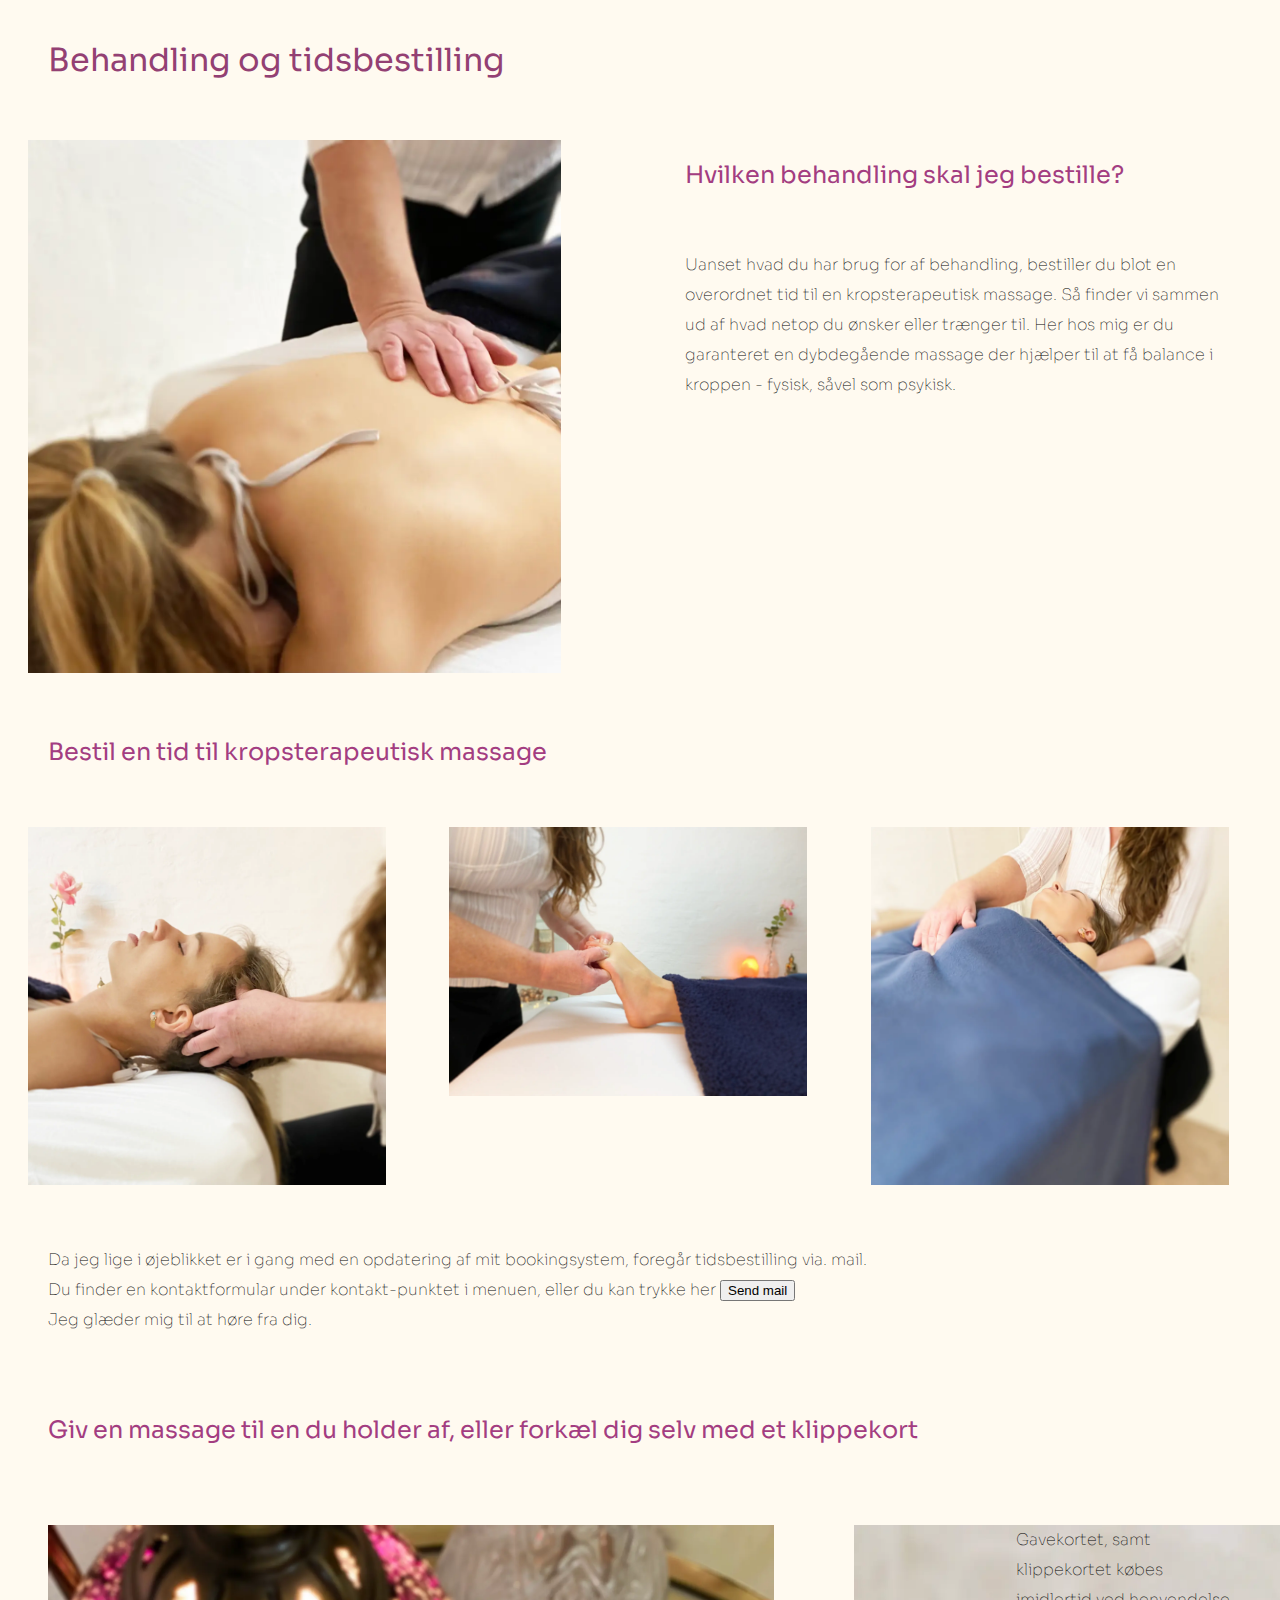
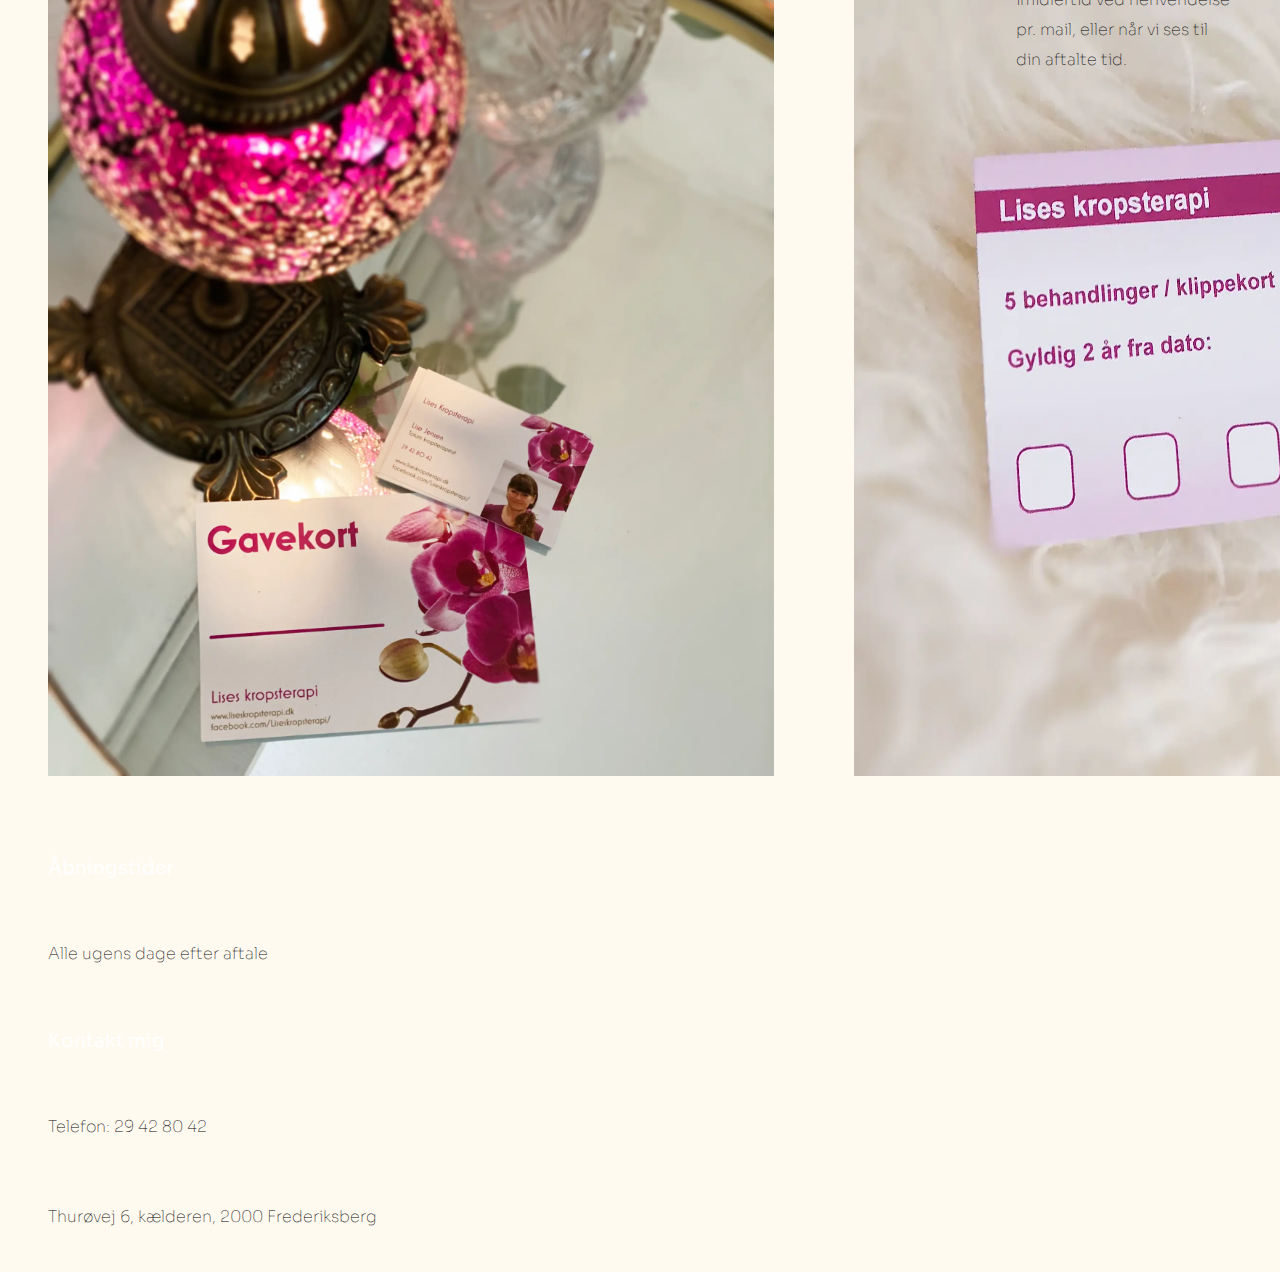
==== behandling.html @ b83ce995 "anna push" ====
<!DOCTYPE html>
<html lang="da">
  <head>
    <meta charset="UTF-8" />
    <meta http-equiv="X-UA-Compatible" content="IE=edge" />
    <meta name="viewport" content="width=device-width, initial-scale=1.0" />
    <title>Behandlinger</title>
    <link rel="stylesheet" href="behandling.css" />
    <link rel="stylesheet" href="mutual_style.css" />
    <link rel="preconnect" href="https://fonts.googleapis.com" />
    <link rel="preconnect" href="https://fonts.gstatic.com" crossorigin />
    <link
      href="https://fonts.googleapis.com/css2?family=Sora:wght@100&display=swap"
      rel="stylesheet"
    />
    <link rel="icon" type="image/svg+xml" href="favicon.svg" />
  </head>
  <body>
    <header>
      <nav></nav>
    </header>
    <main>
      <section id="behandling">
        <h1>Behandling og tidsbestilling</h1>
        <div class="wrapper">
          <div class="colimg">
            <img src="billeder/behandling.webp" alt="ryg massage" />
          </div>
          <div class="col">
            <h2>Hvilken behandling skal jeg bestille?</h2>
            <p>
              Uanset hvad du har brug for af behandling, bestiller du blot en
              overordnet tid til en kropsterapeutisk massage. Så finder vi
              sammen ud af hvad netop du ønsker eller trænger til. Her hos mig
              er du garanteret en dybdegående massage der hjælper til at få
              balance i kroppen - fysisk, såvel som psykisk.
            </p>
          </div>
        </div>
      </section>

      <section id="tidsbestilling">
        <h2>Bestil en tid til kropsterapeutisk massage</h2>
        <div class="wrapper_t">
          <div class="col_t">
            <img src="billeder/head_massage.webp" alt="massage" />
            <img src="billeder/fod_massage.webp" alt="fod massage" />
            <img src="billeder/punkt_massage.webp" alt="massage" />
          </div>
          <p class="booking">
            Da jeg lige i øjeblikket er i gang med en opdatering af mit
            bookingsystem, foregår tidsbestilling via. mail.<br />
            Du finder en kontaktformular under kontakt-punktet i menuen, eller
            du kan trykke her
            <a href="kontakt.html"> <button>Send mail</button> </a><br />
            Jeg glæder mig til at høre fra dig.
          </p>
        </div>
      </section>

      <section id="gavekort">
        <h2 class="gave">
          Giv en massage til en du holder af, eller forkæl dig selv med et
          klippekort
        </h2>
        <div class="wrapper_g">
          <div class="col_g">
            <img src="billeder/stemning.webp" alt="gavekort og visitkort" />
            <img src="billeder/klippekort_.webp" alt="klippekort" />
          </div>
          <p class="kort">
            Gavekortet, samt klippekortet købes imidlertid ved henvendelse pr.
            mail, eller når vi ses til din aftalte tid.
          </p>
        </div>
      </section>
    </main>

    <footer>
      <div id="tid">
        <h3>Åbningstider</h3>
        <p>Alle ugens dage efter aftale</p>
      </div>
      <div id="kontakt">
        <h3>Kontakt mig</h3>
        <p>Telefon: 29 42 80 42</p>
        <p>Thurøvej 6, kælderen, 2000 Frederiksberg</p>
      </div>
    </footer>
  </body>
</html>
---- behandling.css ----
img {
  width: 100%;
}

/******************************** section 1 - behandlingsindstillinger ***********************/

h1,
h2,
h3,
p {
  margin: 10px;
  padding: 10px;
}

#behandling img {
  width: 85%;
  margin: 10px;
  padding: 10px;
}

/********* layout-indstillinger ************/
@media (min-width: 600px) {
  .wrapper {
    display: grid;
    grid-template-columns: 1fr 1fr;
    gap: 10px;
  }

  .wrapper_t {
    display: grid;
  }

  .col_t {
    display: grid;
    grid-template-columns: 1fr 1fr 1fr;
  }

  h1,
  h2,
  h3,
  p {
    margin: 20px;
    padding: 20px;
  }
}

@media (min-width: 800px) {
  .wrapper_g {
    display: flex;
  }

  .col_g {
    display: flex;
    justify-content: space-evenly;
  }
}

/******************************** section 2 - tidsbestillings-indstillinger ***********************/

#tidsbestilling img {
  width: 85%;
  margin: 10px;
  padding: 10px;
}

/******************************** section 3 - klippe/gavekort-indstillinger ***********************/

#gavekort img {
  width: 75%;
  margin: 20px;
  padding: 20px;
}

.gave {
  font-size: 1.5rem;
}
---- mutual_style.css ----
body {
  background-color: #fffaf0;
}

h1 {
  font-family: "Sora", sans-serif;
  font-weight: normal;
  color: #934073;
}

h2 {
  font-family: "Sora", sans-serif;
  font-weight: normal;
  color: #a33d81;
}

h3 {
  font-family: "Sora", sans-serif;
  font-weight: normal;
  color: #ac6092;
}

footer h3 {
  color: white;
}

p {
  font-family: "Sora", sans-serif;
  font-weight: lighter;
  line-height: 30px;
}
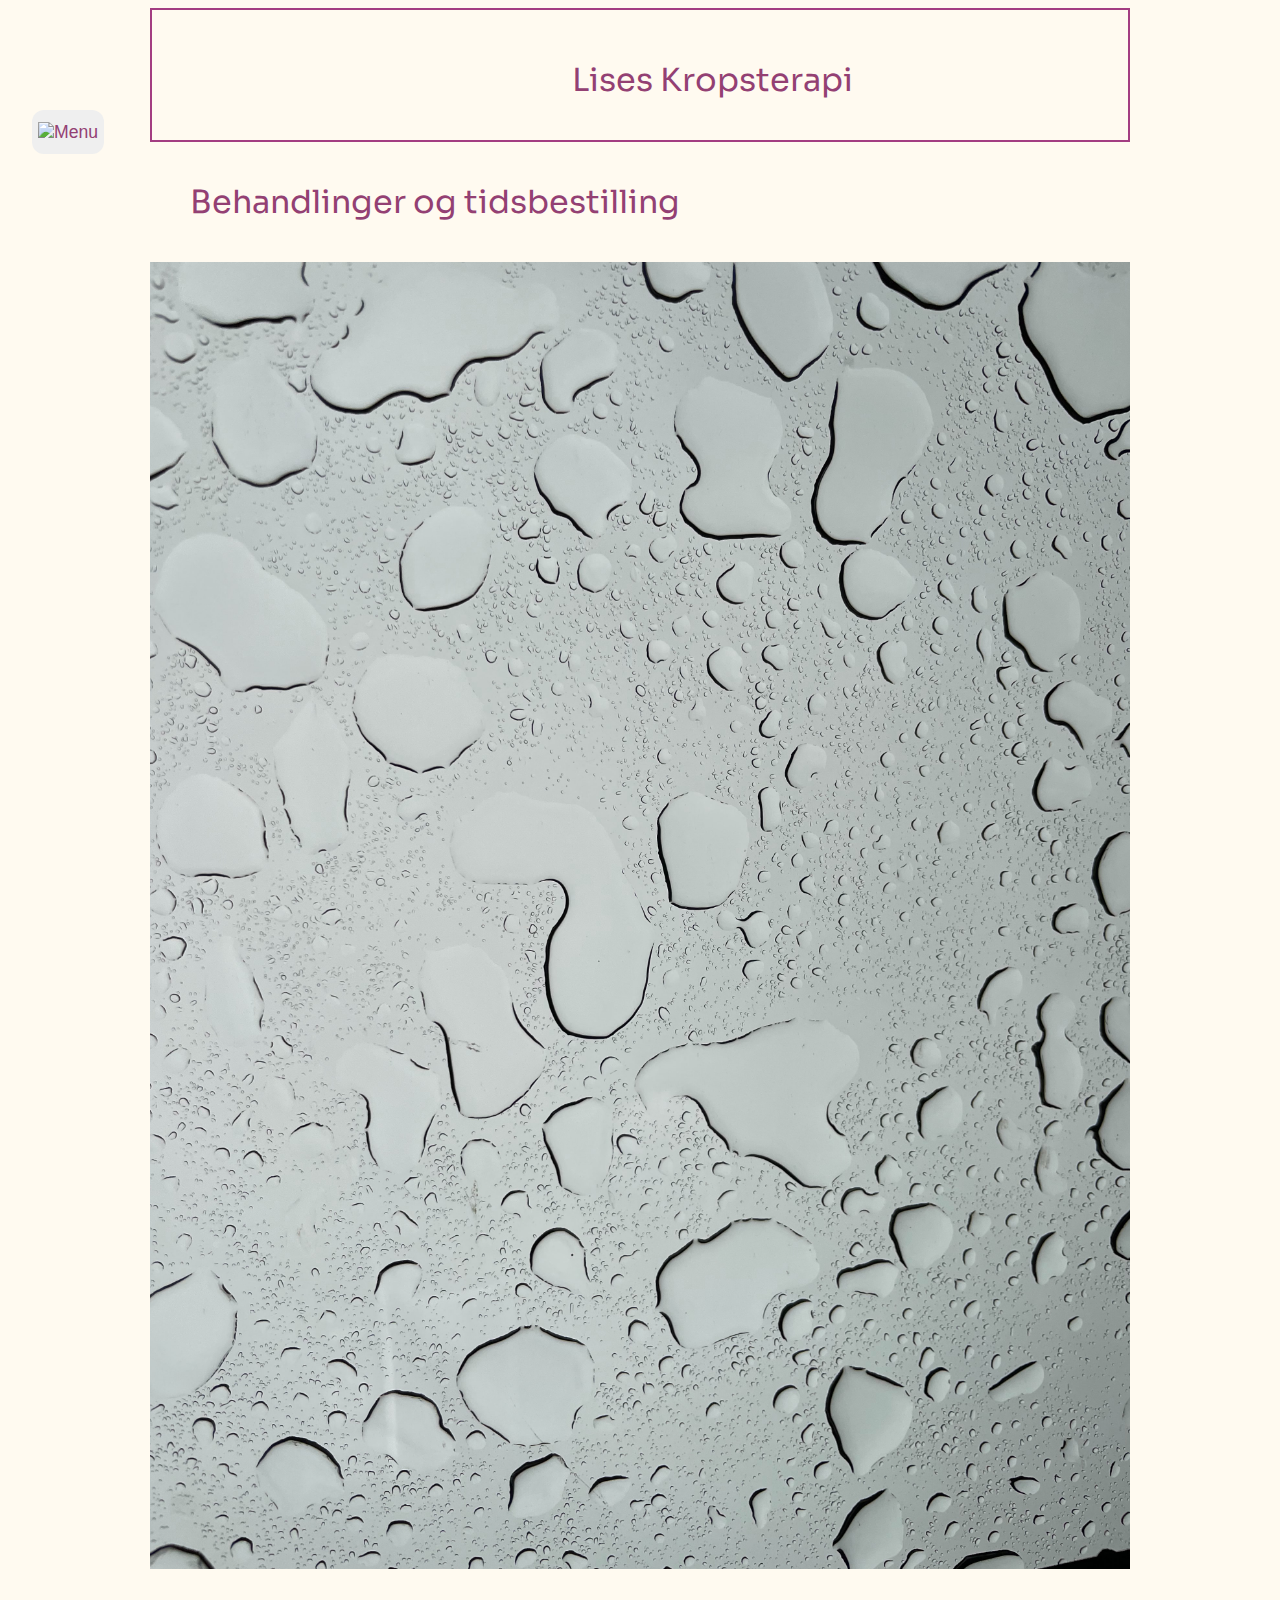
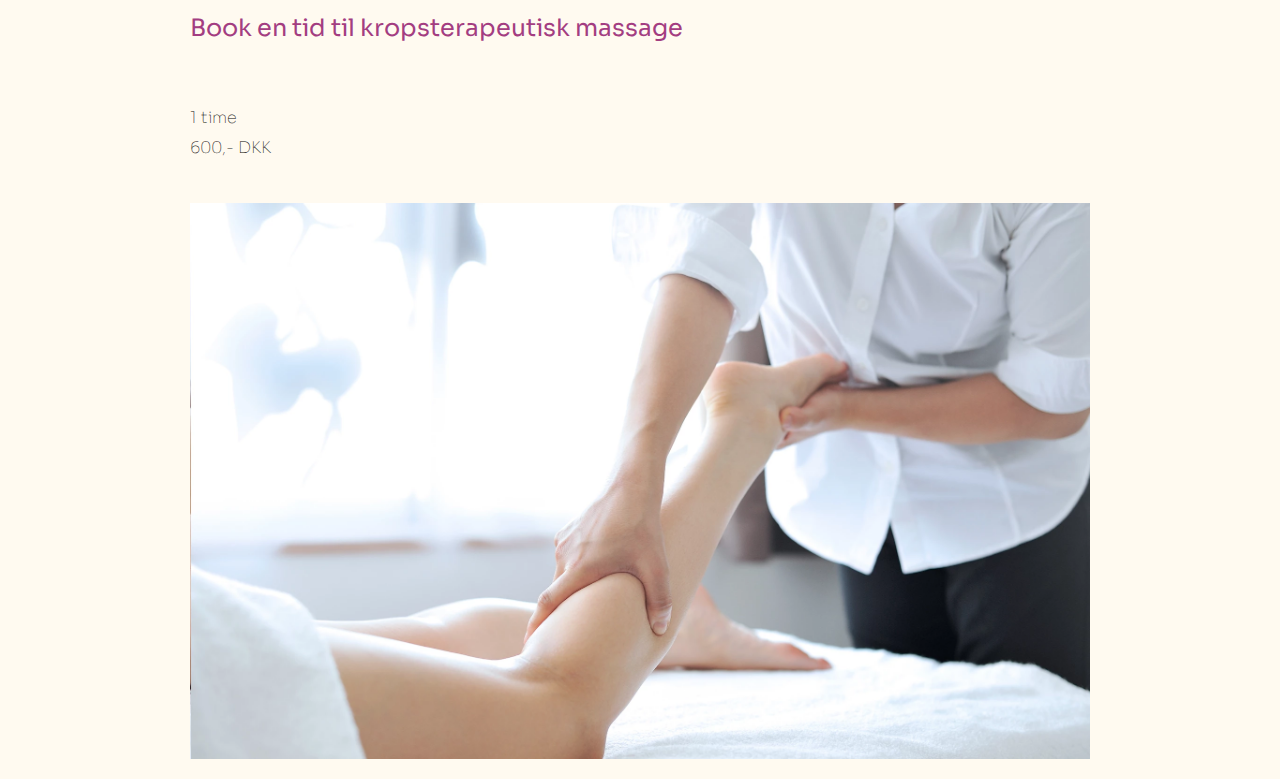
==== commit d44a9599: "v.6" ====
--- a/behandling.html
+++ b/behandling.html
@@ -14,78 +14,49 @@
       rel="stylesheet"
     />
     <link rel="icon" type="image/svg+xml" href="favicon.svg" />
+    <link rel="stylesheet" href="mutual_style.css" />
   </head>
   <body>
-    <header>
-      <nav></nav>
-    </header>
+    <div class="top">
+      <h1>Lises Kropsterapi</h1>
+      <header class="banner">
+        <button class="toggle-btn">
+          <img src="/billeder/toggle.png" style="" alt="Menu " />
+        </button>
+
+        <nav>
+          <ul>
+            <li><a href="index.html">Hjem</a></li>
+            <li><a href="behandling.html">Behandling</a></li>
+            <li><a href="kropsterapi.html">Kropsterapi</a></li>
+            <li><a href="kontakt.html">Kontakt</a></li>
+          </ul>
+        </nav>
+      </header>
+    </div>
     <main>
-      <section id="behandling">
-        <h1>Behandling og tidsbestilling</h1>
-        <div class="wrapper">
-          <div class="colimg">
-            <img src="billeder/behandling.webp" alt="ryg massage" />
-          </div>
-          <div class="col">
-            <h2>Hvilken behandling skal jeg bestille?</h2>
-            <p>
-              Uanset hvad du har brug for af behandling, bestiller du blot en
-              overordnet tid til en kropsterapeutisk massage. Så finder vi
-              sammen ud af hvad netop du ønsker eller trænger til. Her hos mig
-              er du garanteret en dybdegående massage der hjælper til at få
-              balance i kroppen - fysisk, såvel som psykisk.
+      <section id="behandlinger">
+        <div class="overskrift_behandling">
+          <h1>Behandlinger og tidsbestilling</h1>
+          <img src="test.jpg" class="ph_img" alt="test billede" />
+        </div>
+
+        <article class="grid">
+          <div class="tidsbestilling">
+            <h2 class="book">Book en tid til kropsterapeutisk massage</h2>
+            <p class="specifikationer">
+              1 time<br />
+              600,- DKK
             </p>
           </div>
-        </div>
-      </section>
-
-      <section id="tidsbestilling">
-        <h2>Bestil en tid til kropsterapeutisk massage</h2>
-        <div class="wrapper_t">
-          <div class="col_t">
-            <img src="billeder/head_massage.webp" alt="massage" />
-            <img src="billeder/fod_massage.webp" alt="fod massage" />
-            <img src="billeder/punkt_massage.webp" alt="massage" />
-          </div>
-          <p class="booking">
-            Da jeg lige i øjeblikket er i gang med en opdatering af mit
-            bookingsystem, foregår tidsbestilling via. mail.<br />
-            Du finder en kontaktformular under kontakt-punktet i menuen, eller
-            du kan trykke her
-            <a href="kontakt.html"> <button>Send mail</button> </a><br />
-            Jeg glæder mig til at høre fra dig.
-          </p>
-        </div>
-      </section>
-
-      <section id="gavekort">
-        <h2 class="gave">
-          Giv en massage til en du holder af, eller forkæl dig selv med et
-          klippekort
-        </h2>
-        <div class="wrapper_g">
-          <div class="col_g">
-            <img src="billeder/stemning.webp" alt="gavekort og visitkort" />
-            <img src="billeder/klippekort_.webp" alt="klippekort" />
-          </div>
-          <p class="kort">
-            Gavekortet, samt klippekortet købes imidlertid ved henvendelse pr.
-            mail, eller når vi ses til din aftalte tid.
-          </p>
-        </div>
+          <figure>
+            <img src="massage_test_foto.webp" class="test_foto" alt="massage" />
+          </figure>
+        </article>
       </section>
     </main>
+    <script src="burgermenu.js"></script>
 
-    <footer>
-      <div id="tid">
-        <h3>Åbningstider</h3>
-        <p>Alle ugens dage efter aftale</p>
-      </div>
-      <div id="kontakt">
-        <h3>Kontakt mig</h3>
-        <p>Telefon: 29 42 80 42</p>
-        <p>Thurøvej 6, kælderen, 2000 Frederiksberg</p>
-      </div>
-    </footer>
+    <footer></footer>
   </body>
 </html>
--- a/mutual_style.css
+++ b/mutual_style.css
@@ -1,5 +1,8 @@
 body {
   background-color: #fffaf0;
+
+  margin-left: 150px;
+  margin-right: 150px;
 }
 
 h1 {
@@ -29,3 +32,60 @@
   font-weight: lighter;
   line-height: 30px;
 }
+
+li {
+  list-style: none;
+  color: #ac6092;
+  font-family: "Sora", sans-serif;
+  font-weight: normal;
+  margin-top: 20px;
+}
+
+a {
+  color: #ac6092;
+}
+.banner {
+  justify-content: space-between;
+  grid-row: 1;
+  height: 10px;
+}
+
+.banner ul {
+  list-style: none;
+  padding: 0;
+  gap: 20px;
+  display: inline-flexbox;
+  padding-top: 15px;
+}
+.top {
+  display: grid;
+  justify-content: space-between;
+  border: 2px solid #a33d81;
+}
+.top h1 {
+  margin-left: 400px;
+}
+
+@media (min-width: 600px) {
+}
+.toggle-btn {
+  color: #934073;
+  border: none;
+  min-width: 44px;
+  min-height: 44px;
+  font-size: 1.1rem;
+  border-radius: 12px;
+  grid-row: 2;
+  margin-left: -120px;
+  margin-top: 100px;
+}
+nav {
+  display: none;
+}
+
+nav.shown {
+  display: grid;
+  grid-row: 1;
+  grid-column: 1;
+  margin-left: -120px;
+}
--- a/mutual_style.css
+++ b/mutual_style.css
@@ -1,5 +1,8 @@
 body {
   background-color: #fffaf0;
+
+  margin-left: 150px;
+  margin-right: 150px;
 }
 
 h1 {
@@ -29,3 +32,60 @@
   font-weight: lighter;
   line-height: 30px;
 }
+
+li {
+  list-style: none;
+  color: #ac6092;
+  font-family: "Sora", sans-serif;
+  font-weight: normal;
+  margin-top: 20px;
+}
+
+a {
+  color: #ac6092;
+}
+.banner {
+  justify-content: space-between;
+  grid-row: 1;
+  height: 10px;
+}
+
+.banner ul {
+  list-style: none;
+  padding: 0;
+  gap: 20px;
+  display: inline-flexbox;
+  padding-top: 15px;
+}
+.top {
+  display: grid;
+  justify-content: space-between;
+  border: 2px solid #a33d81;
+}
+.top h1 {
+  margin-left: 400px;
+}
+
+@media (min-width: 600px) {
+}
+.toggle-btn {
+  color: #934073;
+  border: none;
+  min-width: 44px;
+  min-height: 44px;
+  font-size: 1.1rem;
+  border-radius: 12px;
+  grid-row: 2;
+  margin-left: -120px;
+  margin-top: 100px;
+}
+nav {
+  display: none;
+}
+
+nav.shown {
+  display: grid;
+  grid-row: 1;
+  grid-column: 1;
+  margin-left: -120px;
+}
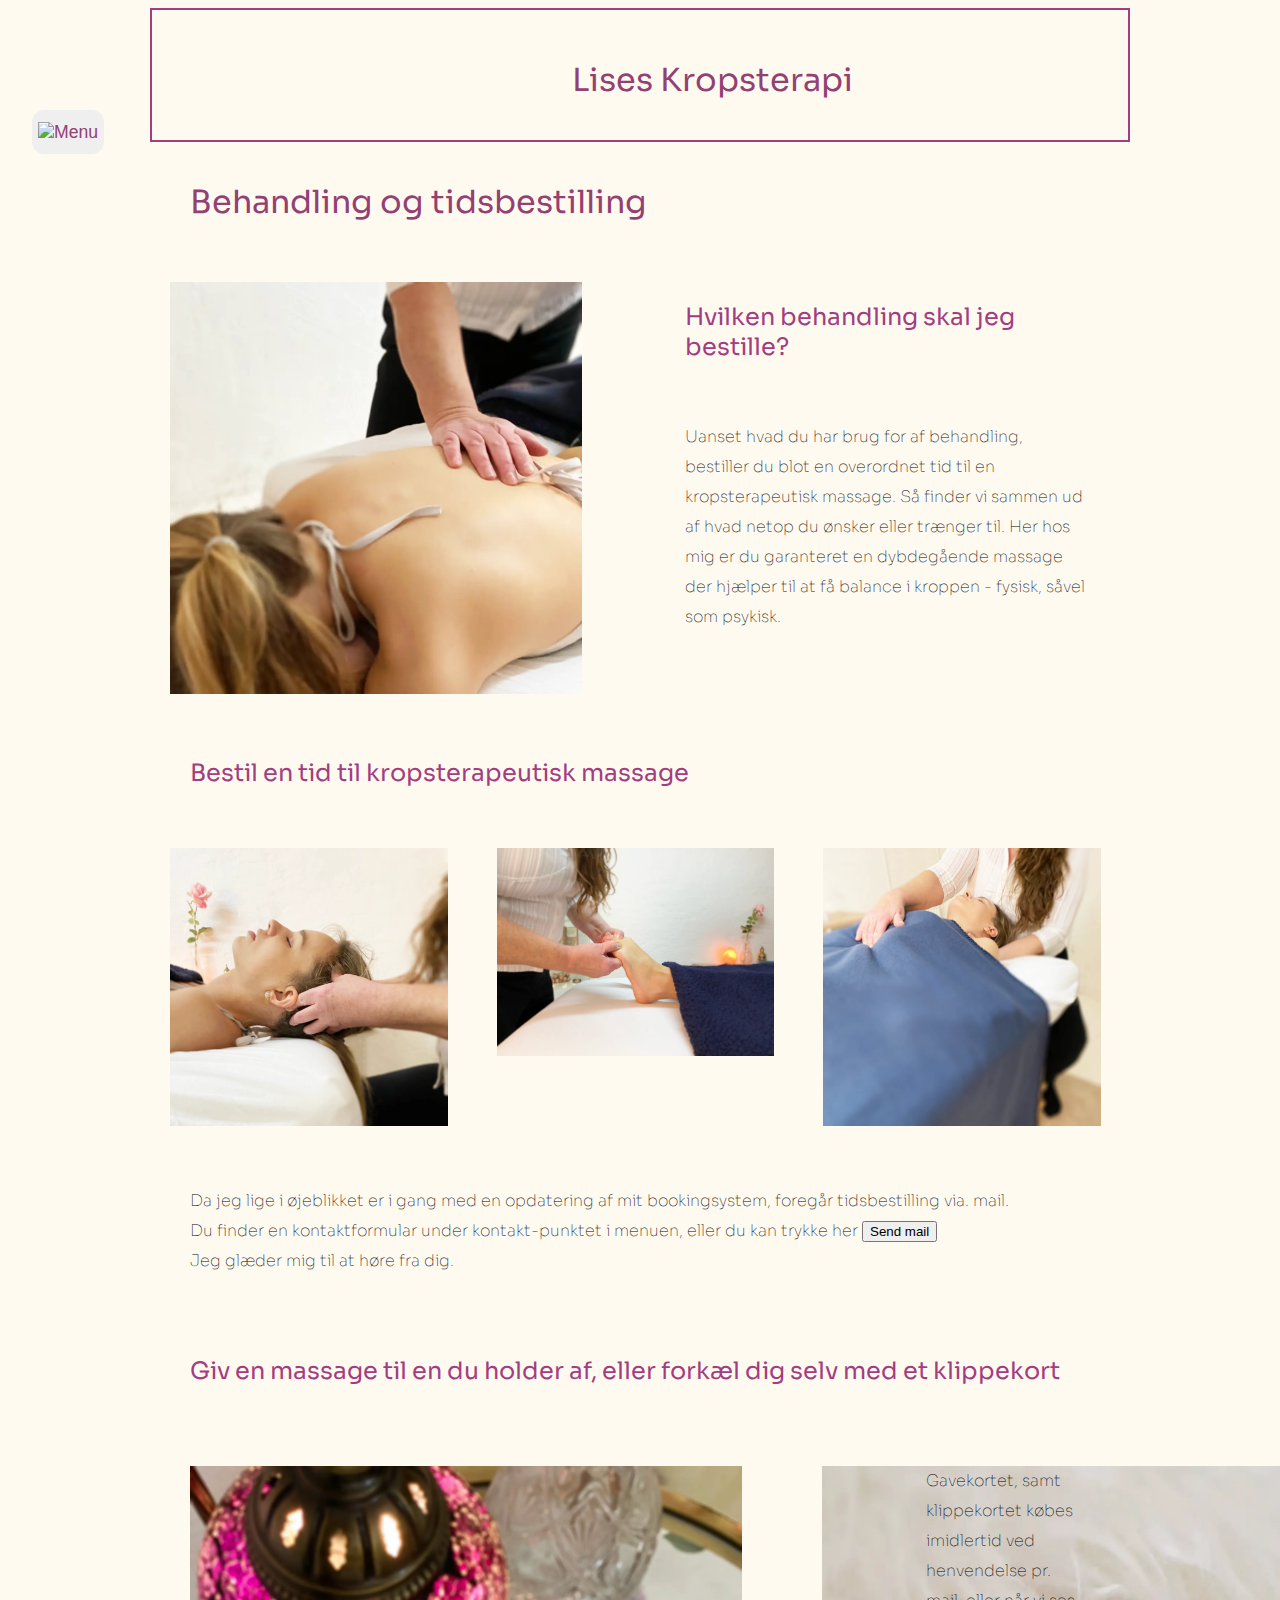
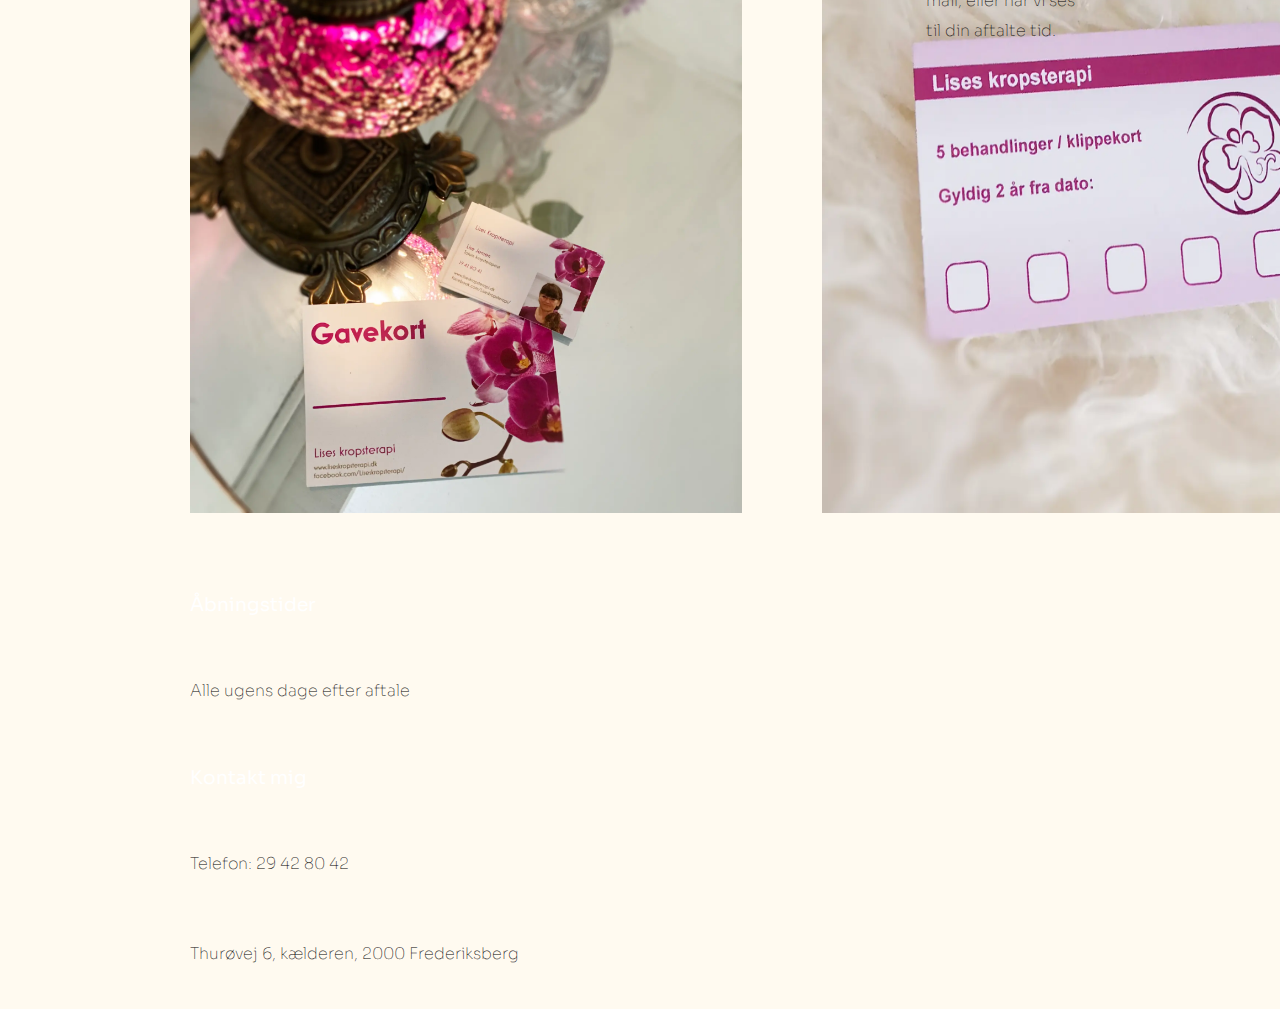
==== commit 01809c19: "Merge branch 'master' of https://github.com/Robi1926/Redesign" ====
--- a/behandling.html
+++ b/behandling.html
@@ -21,7 +21,7 @@
       <h1>Lises Kropsterapi</h1>
       <header class="banner">
         <button class="toggle-btn">
-          <img src="/billeder/toggle.png" style="" alt="Menu " />
+          <img src="/billeder/toggle.png" alt="Menu" />
         </button>
 
         <nav>
@@ -35,28 +35,73 @@
       </header>
     </div>
     <main>
-      <section id="behandlinger">
-        <div class="overskrift_behandling">
-          <h1>Behandlinger og tidsbestilling</h1>
-          <img src="test.jpg" class="ph_img" alt="test billede" />
-        </div>
-
-        <article class="grid">
-          <div class="tidsbestilling">
-            <h2 class="book">Book en tid til kropsterapeutisk massage</h2>
-            <p class="specifikationer">
-              1 time<br />
-              600,- DKK
+      <section id="behandling">
+        <h1>Behandling og tidsbestilling</h1>
+        <div class="wrapper">
+          <div class="colimg">
+            <img src="billeder/behandling.webp" alt="ryg massage" />
+          </div>
+          <div class="col">
+            <h2>Hvilken behandling skal jeg bestille?</h2>
+            <p>
+              Uanset hvad du har brug for af behandling, bestiller du blot en
+              overordnet tid til en kropsterapeutisk massage. Så finder vi
+              sammen ud af hvad netop du ønsker eller trænger til. Her hos mig
+              er du garanteret en dybdegående massage der hjælper til at få
+              balance i kroppen - fysisk, såvel som psykisk.
             </p>
           </div>
-          <figure>
-            <img src="massage_test_foto.webp" class="test_foto" alt="massage" />
-          </figure>
-        </article>
+        </div>
+      </section>
+
+      <section id="tidsbestilling">
+        <h2>Bestil en tid til kropsterapeutisk massage</h2>
+        <div class="wrapper_t">
+          <div class="col_t">
+            <img src="billeder/head_massage.webp" alt="massage" />
+            <img src="billeder/fod_massage.webp" alt="fod massage" />
+            <img src="billeder/punkt_massage.webp" alt="massage" />
+          </div>
+          <p class="booking">
+            Da jeg lige i øjeblikket er i gang med en opdatering af mit
+            bookingsystem, foregår tidsbestilling via. mail.<br />
+            Du finder en kontaktformular under kontakt-punktet i menuen, eller
+            du kan trykke her
+            <a href="kontakt.html"> <button>Send mail</button> </a><br />
+            Jeg glæder mig til at høre fra dig.
+          </p>
+        </div>
+      </section>
+
+      <section id="gavekort">
+        <h2 class="gave">
+          Giv en massage til en du holder af, eller forkæl dig selv med et
+          klippekort
+        </h2>
+        <div class="wrapper_g">
+          <div class="col_g">
+            <img src="billeder/stemning.webp" alt="gavekort og visitkort" />
+            <img src="billeder/klippekort_.webp" alt="klippekort" />
+          </div>
+          <p class="kort">
+            Gavekortet, samt klippekortet købes imidlertid ved henvendelse pr.
+            mail, eller når vi ses til din aftalte tid.
+          </p>
+        </div>
       </section>
     </main>
+
+    <footer>
+      <div id="tid">
+        <h3>Åbningstider</h3>
+        <p>Alle ugens dage efter aftale</p>
+      </div>
+      <div id="kontakt">
+        <h3>Kontakt mig</h3>
+        <p>Telefon: 29 42 80 42</p>
+        <p>Thurøvej 6, kælderen, 2000 Frederiksberg</p>
+      </div>
+    </footer>
     <script src="burgermenu.js"></script>
-
-    <footer></footer>
   </body>
 </html>
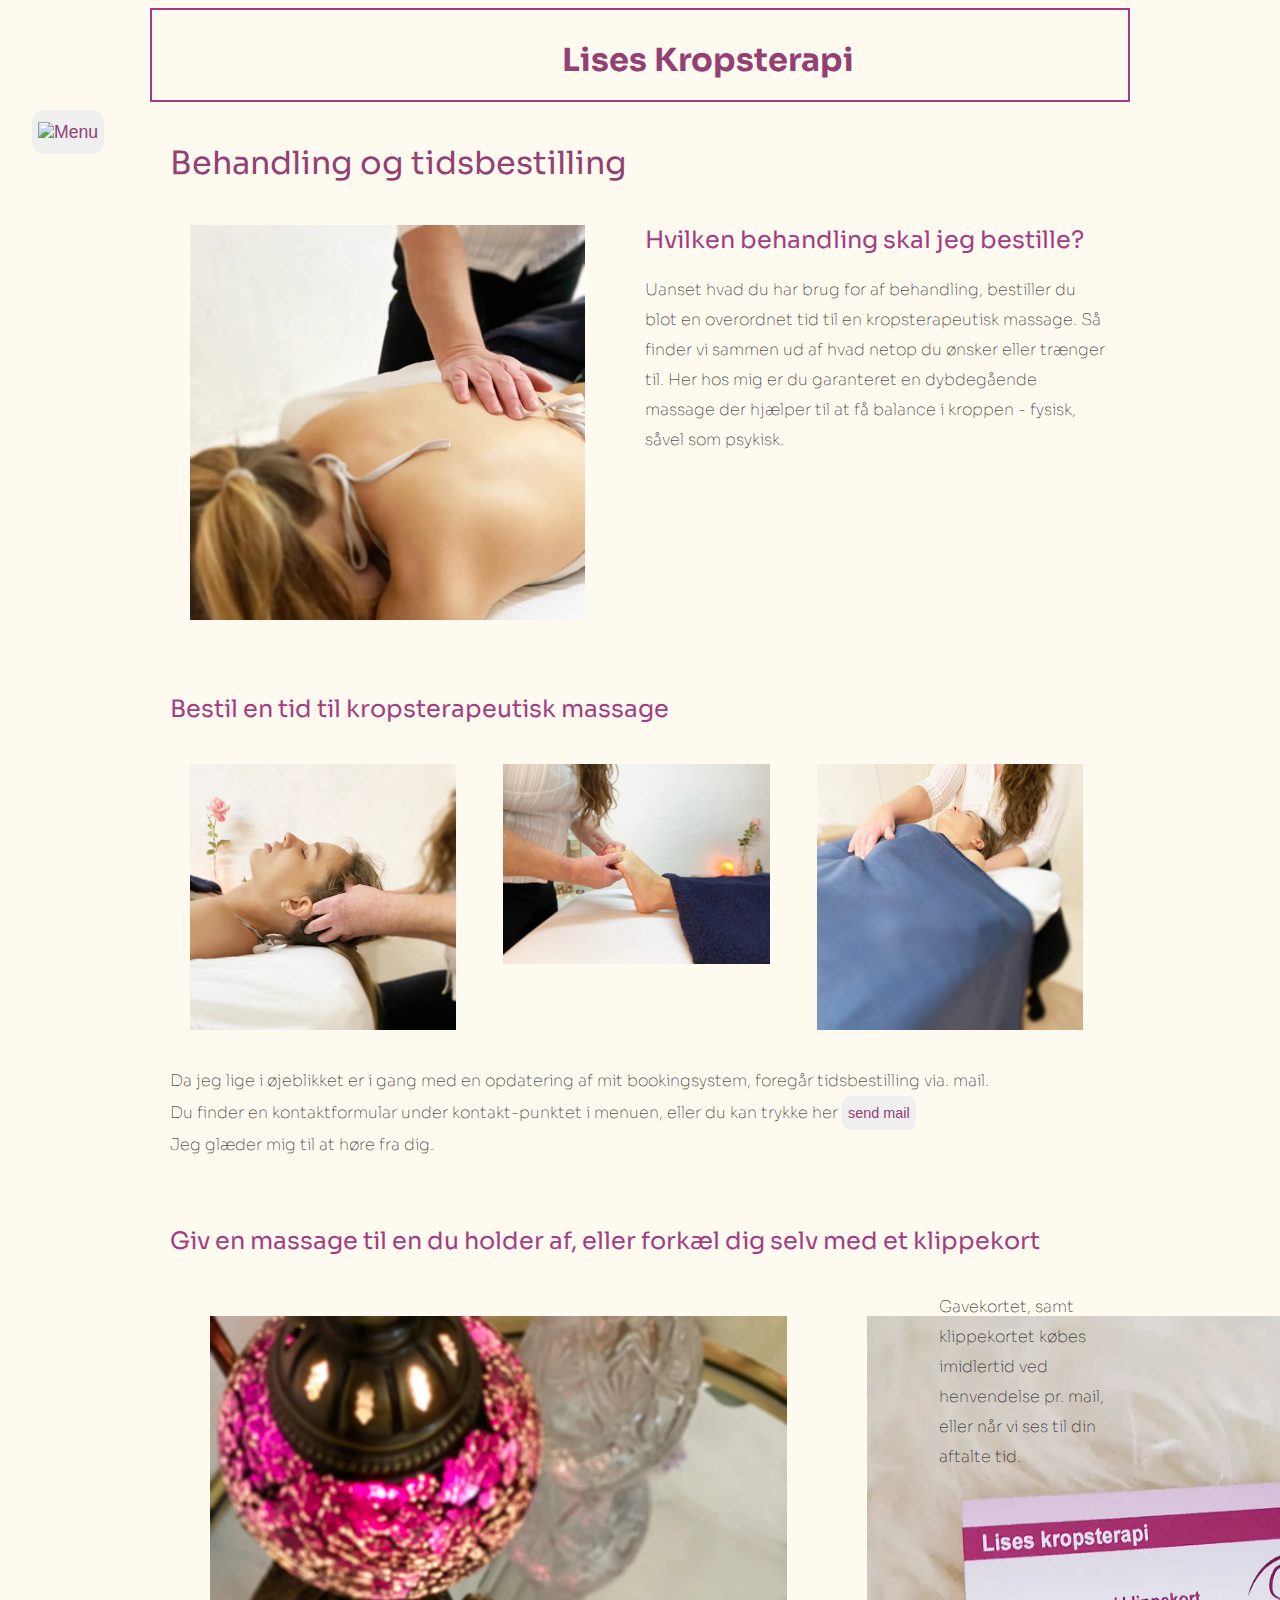
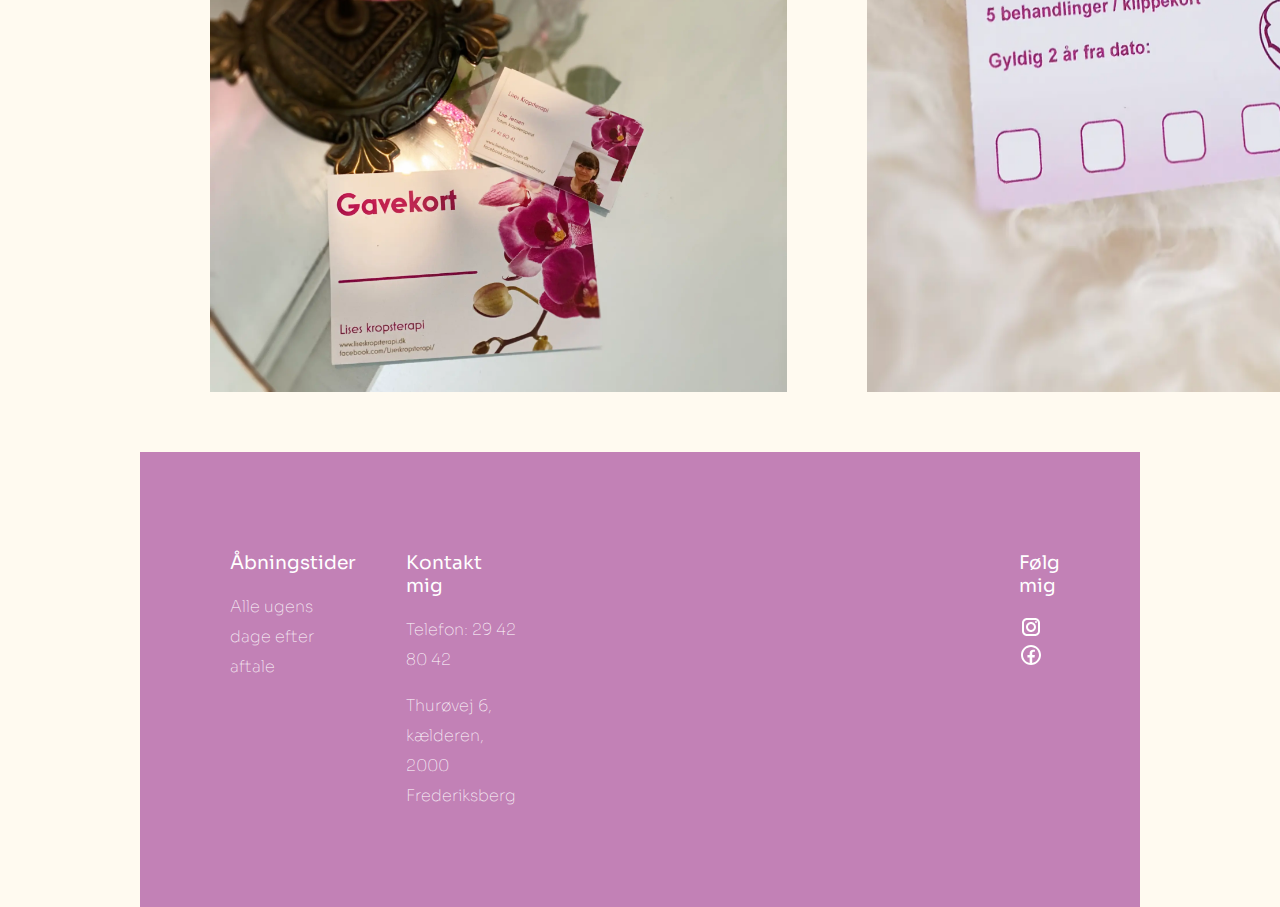
==== commit eb74066d: "Anna_behandling" ====
--- a/behandling.html
+++ b/behandling.html
@@ -67,7 +67,7 @@
             bookingsystem, foregår tidsbestilling via. mail.<br />
             Du finder en kontaktformular under kontakt-punktet i menuen, eller
             du kan trykke her
-            <a href="kontakt.html"> <button>Send mail</button> </a><br />
+            <a href="kontakt.html"> <button>send mail</button> </a><br />
             Jeg glæder mig til at høre fra dig.
           </p>
         </div>
@@ -101,6 +101,15 @@
         <p>Telefon: 29 42 80 42</p>
         <p>Thurøvej 6, kælderen, 2000 Frederiksberg</p>
       </div>
+      <div id="folg">
+        <h3>Følg mig</h3>
+        <a href="https://www.instagram.com/lises_kropsterapi"
+          ><img src="instagram.svg" alt=""
+        /></a>
+        <a href="https://www.facebook.com/Liseskropsterapi"
+          ><img src="facebook.svg" alt=""
+        /></a>
+      </div>
     </footer>
     <script src="burgermenu.js"></script>
   </body>
--- a/behandling.css
+++ b/behandling.css
@@ -1,16 +1,36 @@
 img {
-  width: 100%;
+  max-width: 100%;
+}
+
+body {
+  background-color: floralwhite;
+}
+
+footer {
+  background-color: #c281b6;
+  color: white;
+
+  padding: 30px;
+  margin-left: -10px;
+  margin-right: -10px;
+  margin-bottom: -10px;
+}
+
+#tid {
+  margin-bottom: 50px;
+}
+
+#kontakt {
+  margin-bottom: 50px;
+}
+
+.top h1 {
+  margin: 10px;
+  padding: 10px;
+  font-weight: bold;
 }
 
 /******************************** section 1 - behandlingsindstillinger ***********************/
-
-h1,
-h2,
-h3,
-p {
-  margin: 10px;
-  padding: 10px;
-}
 
 #behandling img {
   width: 85%;
@@ -34,14 +54,99 @@
     display: grid;
     grid-template-columns: 1fr 1fr 1fr;
   }
-
-  h1,
-  h2,
-  h3,
-  p {
-    margin: 20px;
-    padding: 20px;
-  }
+}
+
+/**************************** andre desktop-indstillinger **********************/
+@media (min-width: 1000px) {
+  body {
+    margin-left: 150px;
+    margin-right: 150px;
+  }
+  footer {
+    background-color: #c281b6;
+    color: white;
+    padding-top: 80px;
+    padding-left: 80px;
+    padding-right: 80px;
+    display: flex;
+  }
+  #tid {
+    margin-left: 10px;
+    margin-right: 50px;
+  }
+
+  #kontakt {
+    margin-right: 500px;
+    place-content: left;
+  }
+
+  /**************** nav **************/
+  .banner {
+    justify-content: space-between;
+    grid-row: 1;
+    height: 10px;
+  }
+
+  .banner ul {
+    list-style: none;
+    padding: 0;
+    gap: 20px;
+    display: inline-flexbox;
+    padding-top: 15px;
+  }
+  .top {
+    display: grid;
+    justify-content: space-between;
+    border: 2px solid #a33d81;
+  }
+  .top h1 {
+    margin-left: 400px;
+  }
+
+  .toggle-btn {
+    grid-row: 2;
+    margin-left: -120px;
+    margin-top: 100px;
+  }
+
+  nav.shown {
+    margin-left: -120px;
+  }
+}
+
+nav {
+  display: none;
+}
+
+nav.shown {
+  display: grid;
+  grid-row: 1;
+  grid-column: 1;
+}
+
+li {
+  list-style: none;
+  color: #ac6092;
+  font-family: "Sora", sans-serif;
+  font-weight: normal;
+  margin-top: 20px;
+}
+
+a {
+  color: #ac6092;
+}
+
+.header {
+  height: 100px;
+}
+
+.toggle-btn {
+  color: #934073;
+  border: none;
+  min-width: 44px;
+  min-height: 44px;
+  font-size: 1.1rem;
+  border-radius: 12px;
 }
 
 @media (min-width: 800px) {
@@ -61,6 +166,16 @@
   width: 85%;
   margin: 10px;
   padding: 10px;
+}
+
+/** knap indstilling **/
+button {
+  color: #934073;
+  border: none;
+  min-width: 34px;
+  min-height: 34px;
+  font-size: 0.9rem;
+  border-radius: 9px;
 }
 
 /******************************** section 3 - klippe/gavekort-indstillinger ***********************/
@@ -74,3 +189,20 @@
 .gave {
   font-size: 1.5rem;
 }
+
+/**** margin & padding mobil ****/
+
+#behandling {
+  margin: 10px;
+  padding: 10px;
+}
+
+#tidsbestilling {
+  margin: 10px;
+  padding: 10px;
+}
+
+#gavekort {
+  margin: 10px;
+  padding: 10px;
+}
--- a/mutual_style.css
+++ b/mutual_style.css
@@ -1,8 +1,5 @@
 body {
   background-color: #fffaf0;
-
-  margin-left: 150px;
-  margin-right: 150px;
 }
 
 h1 {
@@ -33,7 +30,7 @@
   line-height: 30px;
 }
 
-li {
+/*li {
   list-style: none;
   color: #ac6092;
   font-family: "Sora", sans-serif;
--- a/mutual_style.css
+++ b/mutual_style.css
@@ -1,8 +1,5 @@
 body {
   background-color: #fffaf0;
-
-  margin-left: 150px;
-  margin-right: 150px;
 }
 
 h1 {
@@ -33,7 +30,7 @@
   line-height: 30px;
 }
 
-li {
+/*li {
   list-style: none;
   color: #ac6092;
   font-family: "Sora", sans-serif;
